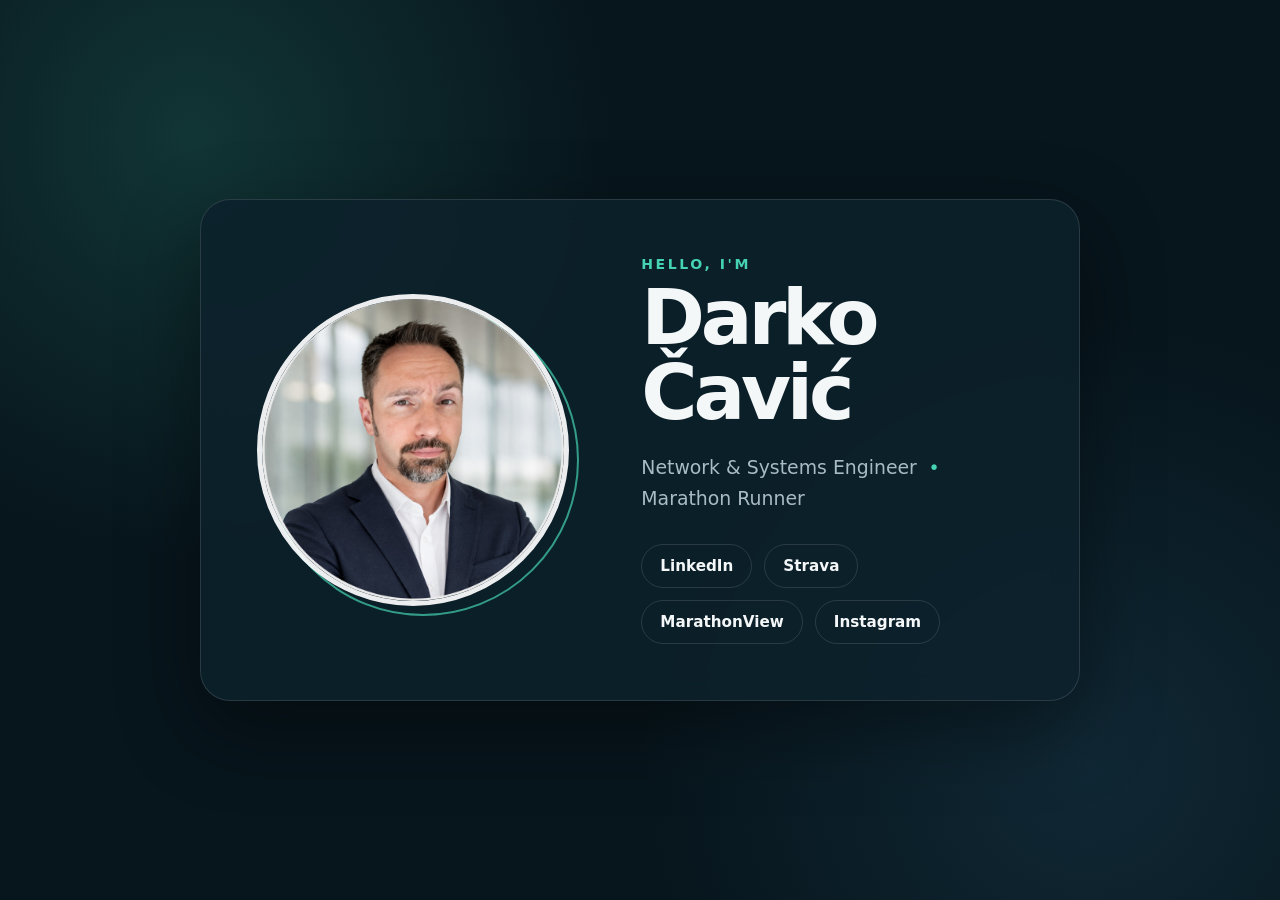
==== index.html @ 5004637d "Update portrait alt text in index.html" ====
<!DOCTYPE html>
<html lang="en">
<head>
  <meta charset="UTF-8">
  <meta name="viewport" content="width=device-width, initial-scale=1.0">
  <meta name="description" content="Personal profile of Darko Cavic, network and systems engineer and marathon runner.">
  <title>Darko Cavic | The Engineer</title>
  <link rel="stylesheet" href="style.css">
</head>
<body>
  <main class="profile-card">
    <div class="portrait-frame">
      <img src="darko.png" alt="Portrait of Darko Cavic" class="portrait">
    </div>

    <div class="profile-content">
      <p class="eyebrow">Hello, I'm</p>
      <h1>Darko Čavić</h1>
      <p class="intro">Network &amp; Systems Engineer <span aria-hidden="true">•</span> Marathon Runner</p>

      <nav class="social-links" aria-label="Social media profiles">
        <a href="https://www.linkedin.com/in/cavic/" target="_blank" rel="noopener noreferrer">LinkedIn</a>
        <a href="https://www.strava.com/athletes/darkocavic" target="_blank" rel="noopener noreferrer">Strava</a>
        <a href="https://marathonview.net/search?query=darko%20cavic" target="_blank" rel="noopener noreferrer">MarathonView</a>
        <a href="https://www.instagram.com/running.darko/" target="_blank" rel="noopener noreferrer">Instagram</a>
      </nav>
    </div>
  </main>
</body>
</html>
---- style.css ----
:root {
  color-scheme: dark;
  --background: #07151c;
  --surface: rgba(13, 34, 44, 0.88);
  --text: #f4f7f8;
  --muted: #a9bbc3;
  --accent: #45d3b1;
  --border: rgba(255, 255, 255, 0.12);
}

* {
  box-sizing: border-box;
}

body {
  min-height: 100vh;
  margin: 0;
  display: grid;
  place-items: center;
  padding: 32px 20px;
  color: var(--text);
  font-family: Inter, ui-sans-serif, system-ui, -apple-system, BlinkMacSystemFont, "Segoe UI", sans-serif;
  background:
    radial-gradient(circle at 15% 15%, rgba(69, 211, 177, 0.17), transparent 32%),
    radial-gradient(circle at 85% 85%, rgba(57, 126, 166, 0.18), transparent 34%),
    var(--background);
}

.profile-card {
  width: min(880px, 100%);
  display: grid;
  grid-template-columns: minmax(240px, 0.9fr) minmax(300px, 1.1fr);
  align-items: center;
  gap: clamp(32px, 6vw, 72px);
  padding: clamp(28px, 5vw, 56px);
  background: var(--surface);
  border: 1px solid var(--border);
  border-radius: 30px;
  box-shadow: 0 28px 80px rgba(0, 0, 0, 0.4);
  backdrop-filter: blur(14px);
}

.portrait-frame {
  position: relative;
}

.portrait-frame::after {
  content: "";
  position: absolute;
  inset: 10px -10px -10px 10px;
  z-index: -1;
  border: 2px solid var(--accent);
  border-radius: 50%;
  opacity: 0.7;
}

.portrait {
  display: block;
  width: 100%;
  aspect-ratio: 1;
  object-fit: cover;
  border-radius: 50%;
  border: 5px solid rgba(255, 255, 255, 0.92);
}

.eyebrow {
  margin: 0 0 8px;
  color: var(--accent);
  font-size: 0.88rem;
  font-weight: 750;
  letter-spacing: 0.18em;
  text-transform: uppercase;
}

h1 {
  margin: 0;
  font-size: clamp(2.3rem, 7vw, 4.8rem);
  line-height: 0.98;
  letter-spacing: -0.055em;
}

.intro {
  max-width: 34ch;
  margin: 22px 0 30px;
  color: var(--muted);
  font-size: clamp(1rem, 2vw, 1.18rem);
  line-height: 1.65;
}

.intro span {
  margin: 0 0.3em;
  color: var(--accent);
}

.social-links {
  display: flex;
  flex-wrap: wrap;
  gap: 12px;
}

.social-links a {
  padding: 12px 18px;
  color: var(--text);
  font-size: 0.95rem;
  font-weight: 700;
  text-decoration: none;
  border: 1px solid var(--border);
  border-radius: 999px;
  transition: color 180ms ease, background 180ms ease, border-color 180ms ease, transform 180ms ease;
}

.social-links a:hover,
.social-links a:focus-visible {
  color: #042018;
  background: var(--accent);
  border-color: var(--accent);
  transform: translateY(-2px);
}

.social-links a:focus-visible {
  outline: 3px solid rgba(69, 211, 177, 0.35);
  outline-offset: 4px;
}

@media (max-width: 680px) {
  .profile-card {
    grid-template-columns: 1fr;
    text-align: center;
  }

  .portrait-frame {
    width: min(280px, 78vw);
    margin-inline: auto;
  }

  .intro {
    margin-inline: auto;
  }

  .social-links {
    justify-content: center;
  }
}

@media (prefers-reduced-motion: reduce) {
  .social-links a {
    transition: none;
  }
}
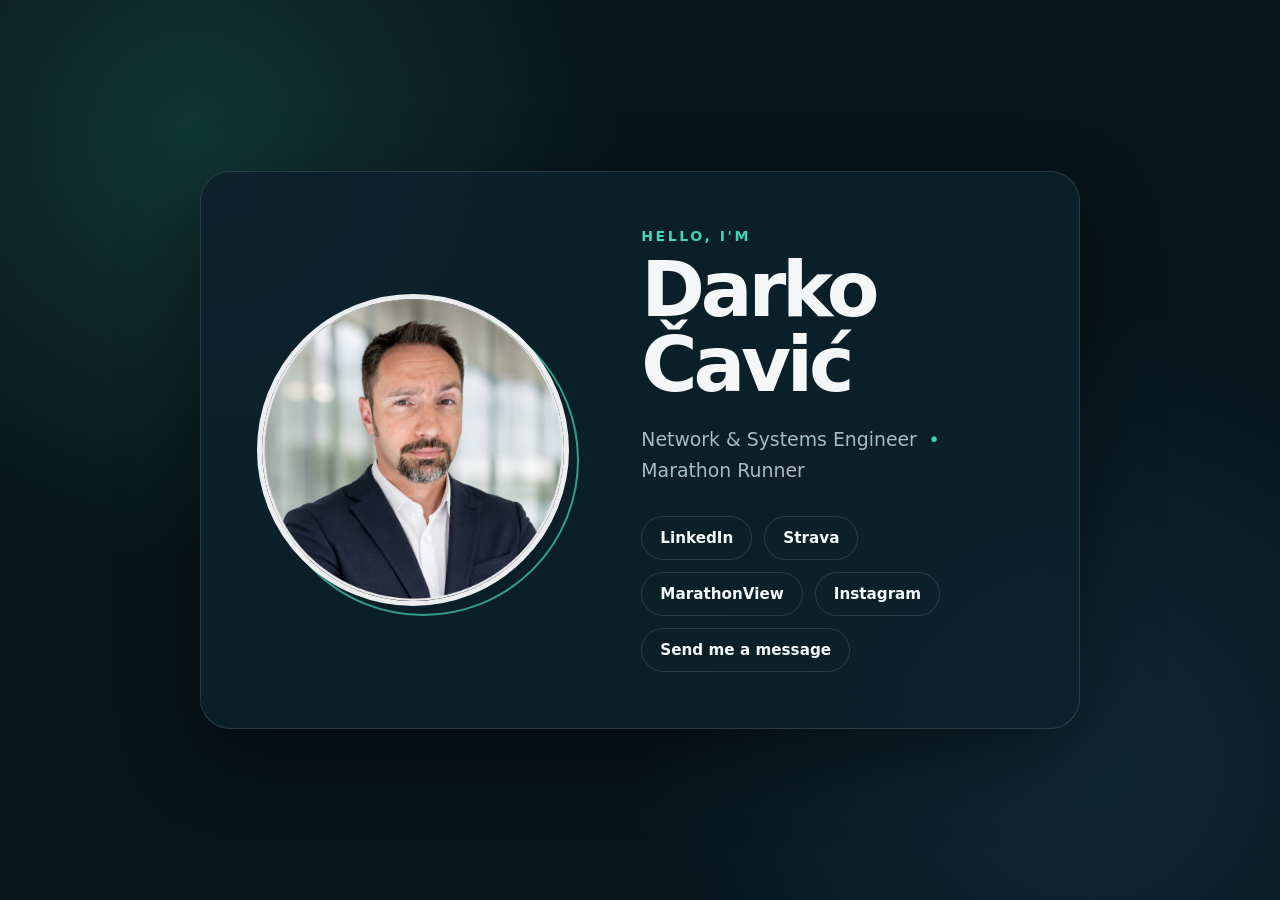
==== commit 1fc21618: "Add 'Send me a message' link to index.html" ====
--- a/index.html
+++ b/index.html
@@ -3,14 +3,28 @@
 <head>
   <meta charset="UTF-8">
   <meta name="viewport" content="width=device-width, initial-scale=1.0">
-  <meta name="description" content="Personal profile of Darko Cavic, network and systems engineer and marathon runner.">
+  <meta name="description" content="Network and System Engineer and marathon runner based in Belgrade, Serbia.">
   <title>Darko Cavic | The Engineer</title>
   <link rel="stylesheet" href="style.css">
+  <script type="application/ld+json">
+{
+  "@context": "https://schema.org",
+  "@type": "Person",
+  "name": "IME PREZIME",
+  "url": "https://tvoj-sajt.com/",
+  "jobTitle": "Network and System Engineer",
+  "sameAs": [
+    "https://www.linkedin.com/in/TVOJ-PROFIL",
+    "https://www.strava.com/athletes/TVOJ-PROFIL",
+    "https://www.instagram.com/TVOJ-PROFIL"
+  ]
+}
+</script>
 </head>
 <body>
   <main class="profile-card">
     <div class="portrait-frame">
-      <img src="darko.png" alt="Portrait of Darko Cavic" class="portrait">
+      <img src="darko.png" alt="Darko Cavic | The Engineer" class="portrait">
     </div>
 
     <div class="profile-content">
@@ -23,6 +37,7 @@
         <a href="https://www.strava.com/athletes/darkocavic" target="_blank" rel="noopener noreferrer">Strava</a>
         <a href="https://marathonview.net/search?query=darko%20cavic" target="_blank" rel="noopener noreferrer">MarathonView</a>
         <a href="https://www.instagram.com/running.darko/" target="_blank" rel="noopener noreferrer">Instagram</a>
+        <a href="contact.html" class="message-link">Send me a message</a>
       </nav>
     </div>
   </main>
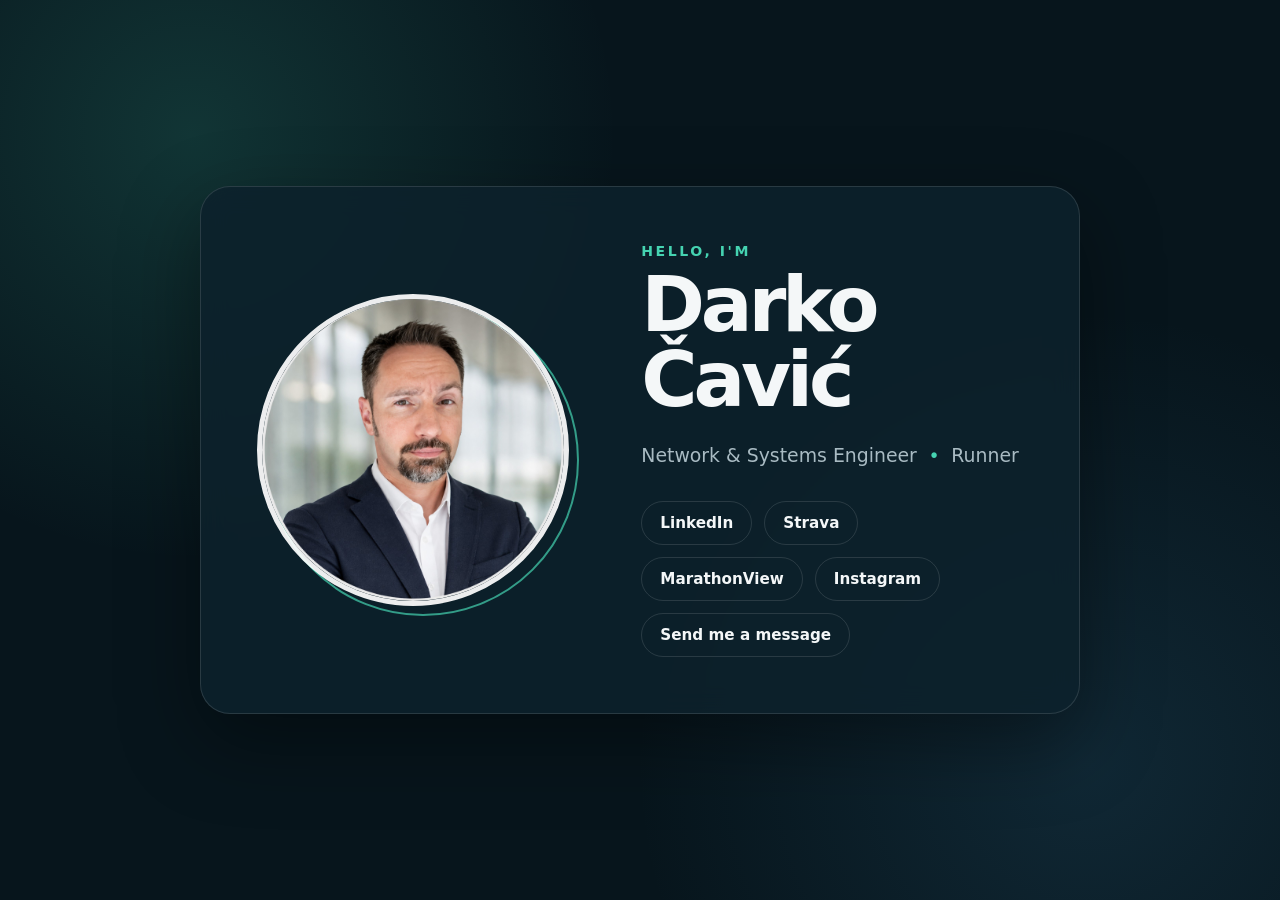
==== commit 2e55694f: "Update description and intro text in index.html" ====
--- a/index.html
+++ b/index.html
@@ -1,9 +1,20 @@
 <!DOCTYPE html>
 <html lang="en">
 <head>
+
+<!-- Google tag (gtag.js) -->
+<script async src="https://www.googletagmanager.com/gtag/js?id=G-X2NFKDGLJF"></script>
+<script>
+  window.dataLayer = window.dataLayer || [];
+  function gtag(){dataLayer.push(arguments);}
+  gtag('js', new Date());
+
+  gtag('config', 'G-X2NFKDGLJF');
+</script>
+
   <meta charset="UTF-8">
   <meta name="viewport" content="width=device-width, initial-scale=1.0">
-  <meta name="description" content="Network and System Engineer and marathon runner based in Belgrade, Serbia.">
+  <meta name="description" content="Network and System Engineer and recreational long-distance runner based in Belgrade, Serbia.">
   <title>Darko Cavic | The Engineer</title>
   <link rel="stylesheet" href="style.css">
   <script type="application/ld+json">
@@ -30,7 +41,7 @@
     <div class="profile-content">
       <p class="eyebrow">Hello, I'm</p>
       <h1>Darko Čavić</h1>
-      <p class="intro">Network &amp; Systems Engineer <span aria-hidden="true">•</span> Marathon Runner</p>
+      <p class="intro">Network &amp; Systems Engineer <span aria-hidden="true">•</span> Runner</p>
 
       <nav class="social-links" aria-label="Social media profiles">
         <a href="https://www.linkedin.com/in/cavic/" target="_blank" rel="noopener noreferrer">LinkedIn</a>
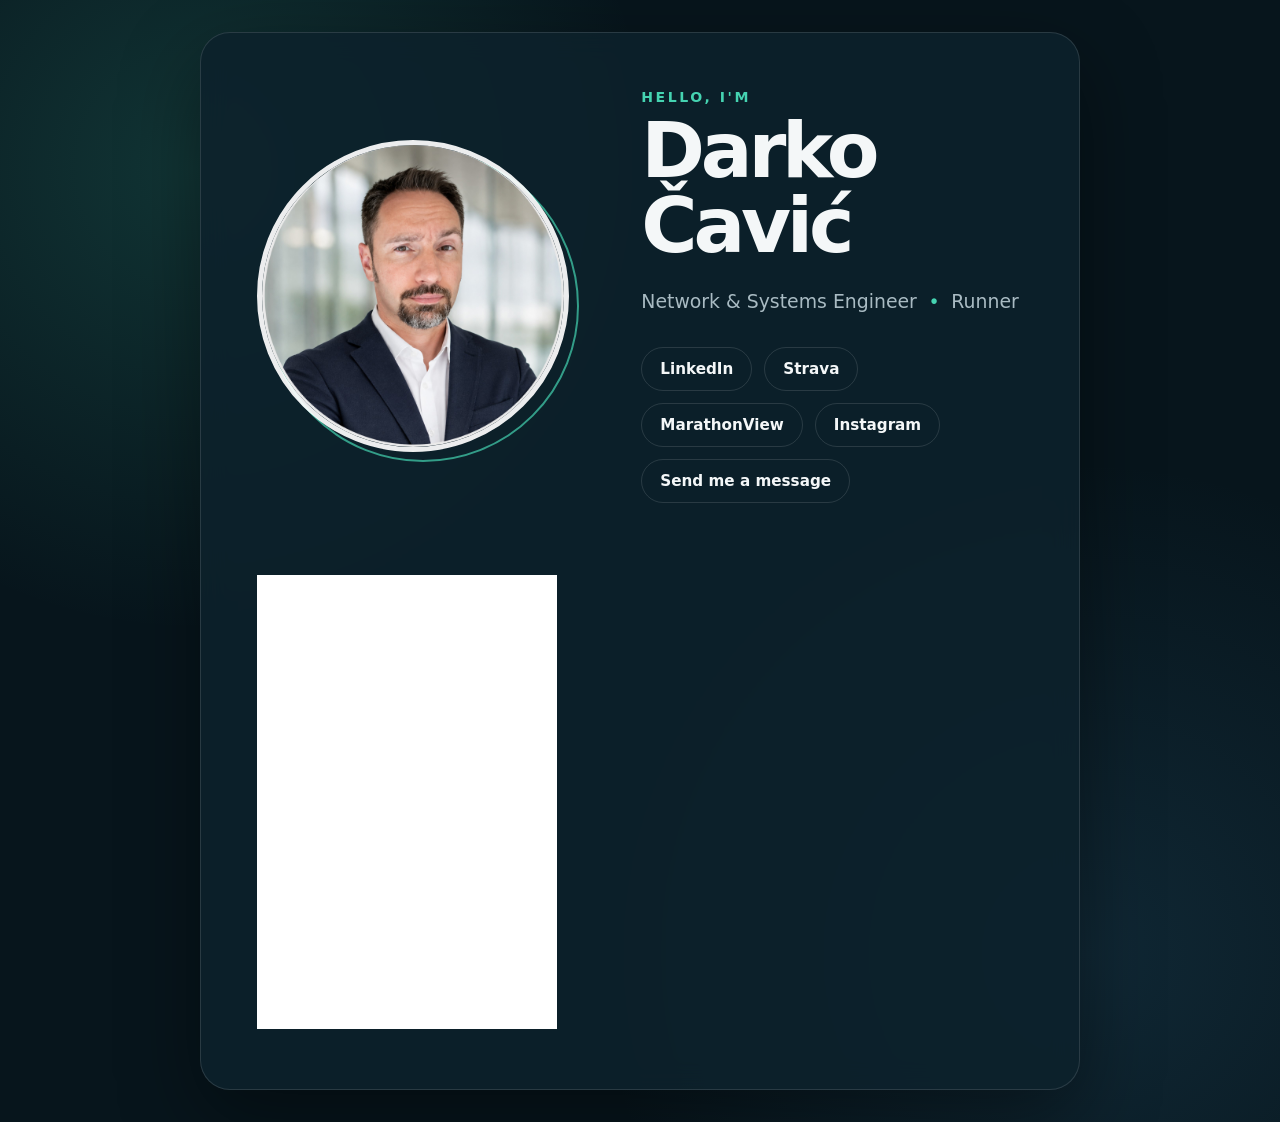
==== commit bc61e2d2: "Add Strava iframe to profile content" ====
--- a/index.html
+++ b/index.html
@@ -51,6 +51,9 @@
         <a href="contact.html" class="message-link">Send me a message</a>
       </nav>
     </div>
+    <div class="profile-content">
+      <iframe height='454' width='300' frameborder='0' allowtransparency='true' scrolling='no' src='https://www.strava.com/athletes/21989126/latest-rides/788d9a8c6f33ce3665b2561ef32d759700f4c37c'></iframe>
+    </div>      
   </main>
 </body>
 </html>
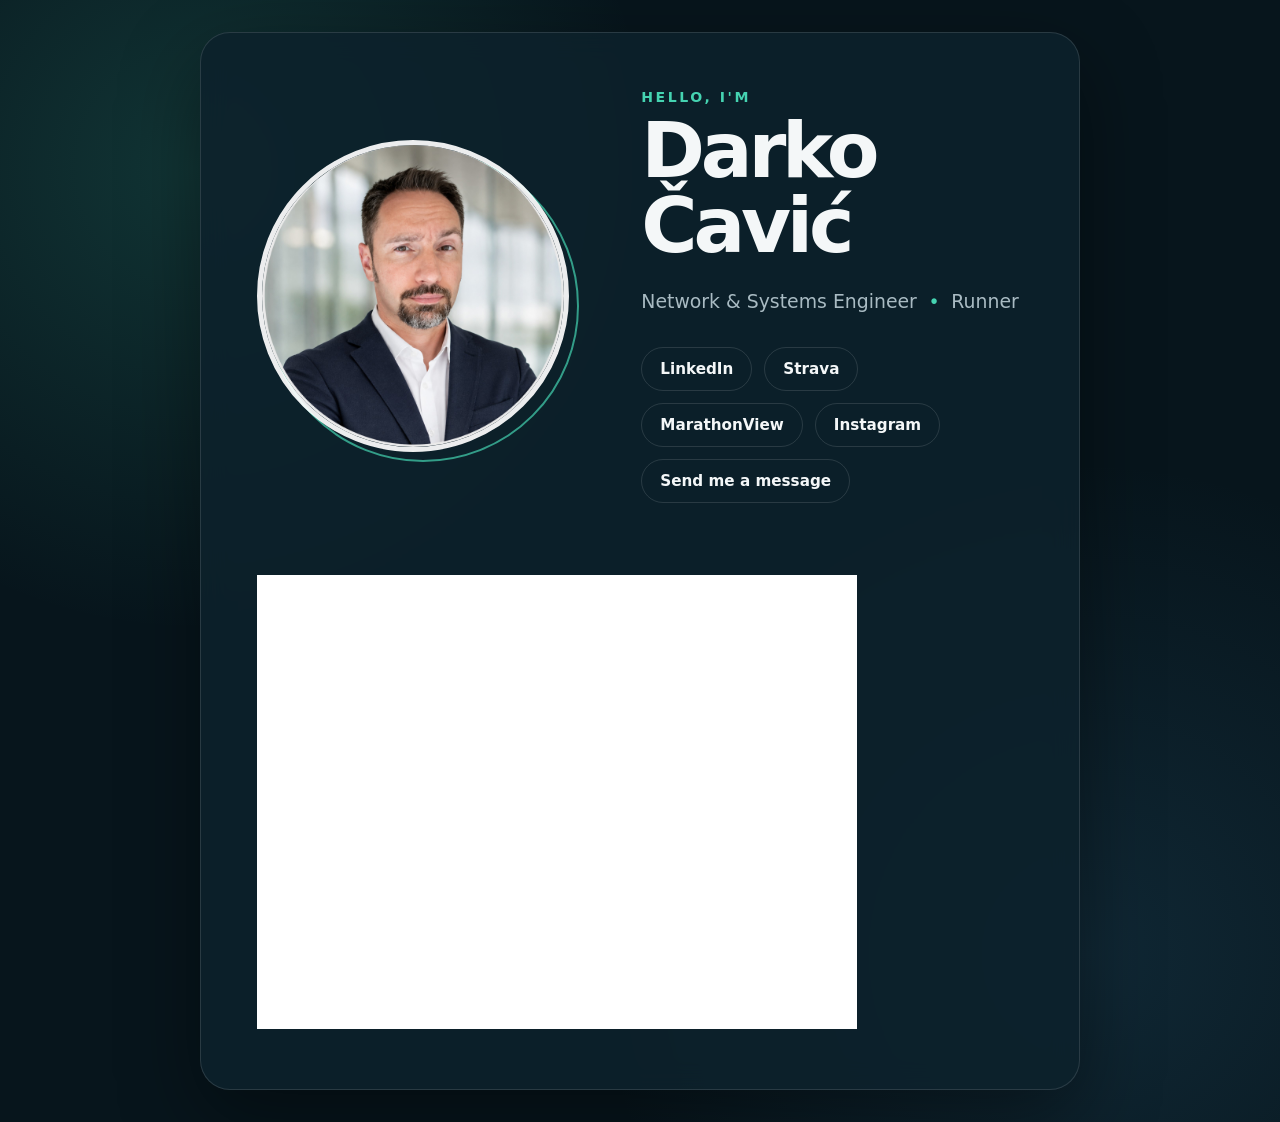
==== commit 3bffd12b: "Update index.html" ====
--- a/index.html
+++ b/index.html
@@ -52,7 +52,7 @@
       </nav>
     </div>
     <div class="profile-content">
-      <iframe height='454' width='300' frameborder='0' allowtransparency='true' scrolling='no' src='https://www.strava.com/athletes/21989126/latest-rides/788d9a8c6f33ce3665b2561ef32d759700f4c37c'></iframe>
+      <iframe height='454' width='600' frameborder='0' allowtransparency='true' scrolling='no' src='https://www.strava.com/athletes/21989126/latest-rides/788d9a8c6f33ce3665b2561ef32d759700f4c37c'></iframe>
     </div>      
   </main>
 </body>
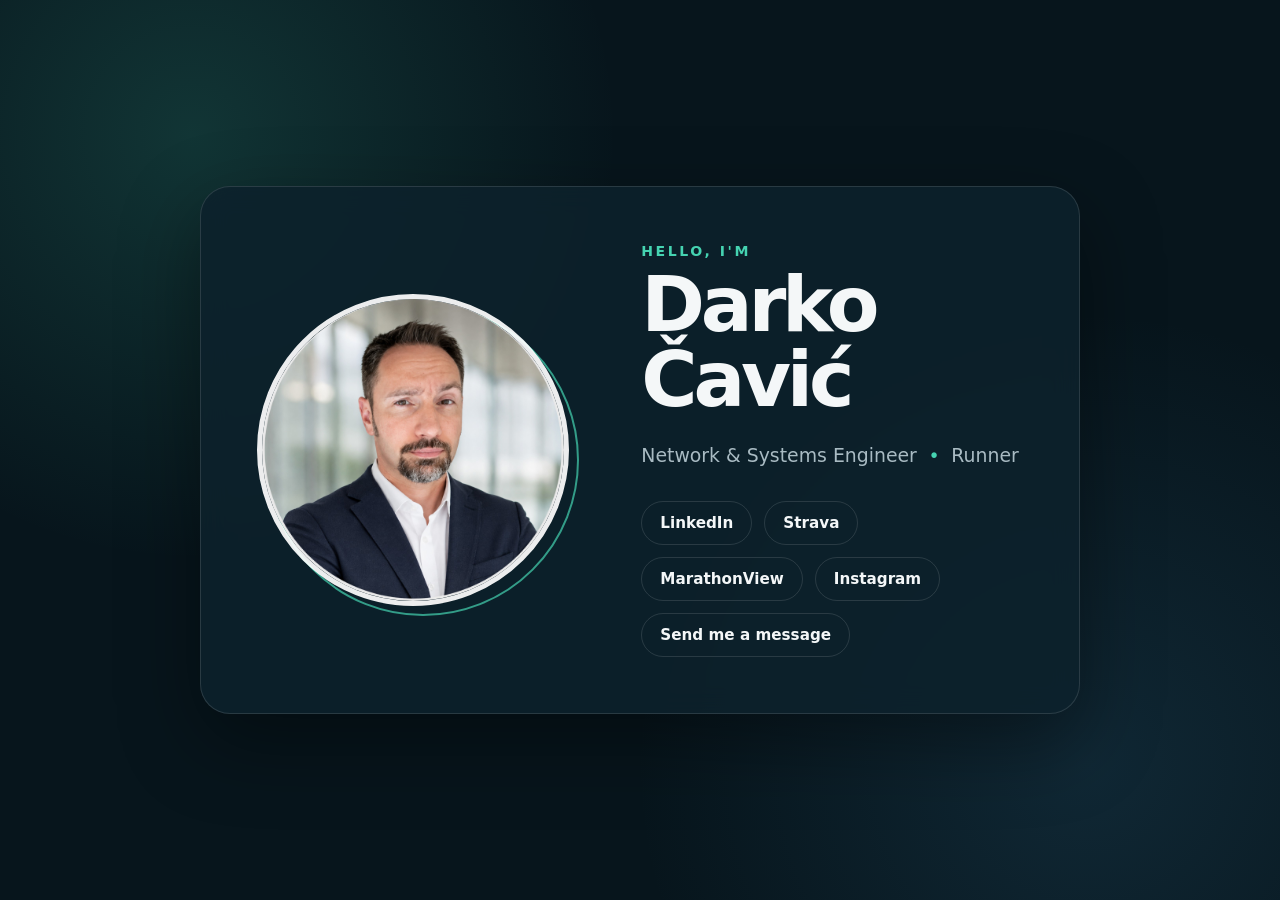
==== commit 85752a80: "Remove commented profile content from index.html Removed commented-out profile content from index.ht" ====
--- a/index.html
+++ b/index.html
@@ -51,9 +51,9 @@
         <a href="contact.html" class="message-link">Send me a message</a>
       </nav>
     </div>
-    <div class="profile-content">
+    <!-- <div class="profile-content">
       <iframe height='454' width='600' frameborder='0' allowtransparency='true' scrolling='no' src='https://www.strava.com/athletes/21989126/latest-rides/788d9a8c6f33ce3665b2561ef32d759700f4c37c'></iframe>
-    </div>      
+    </div>   -->
   </main>
 </body>
 </html>
